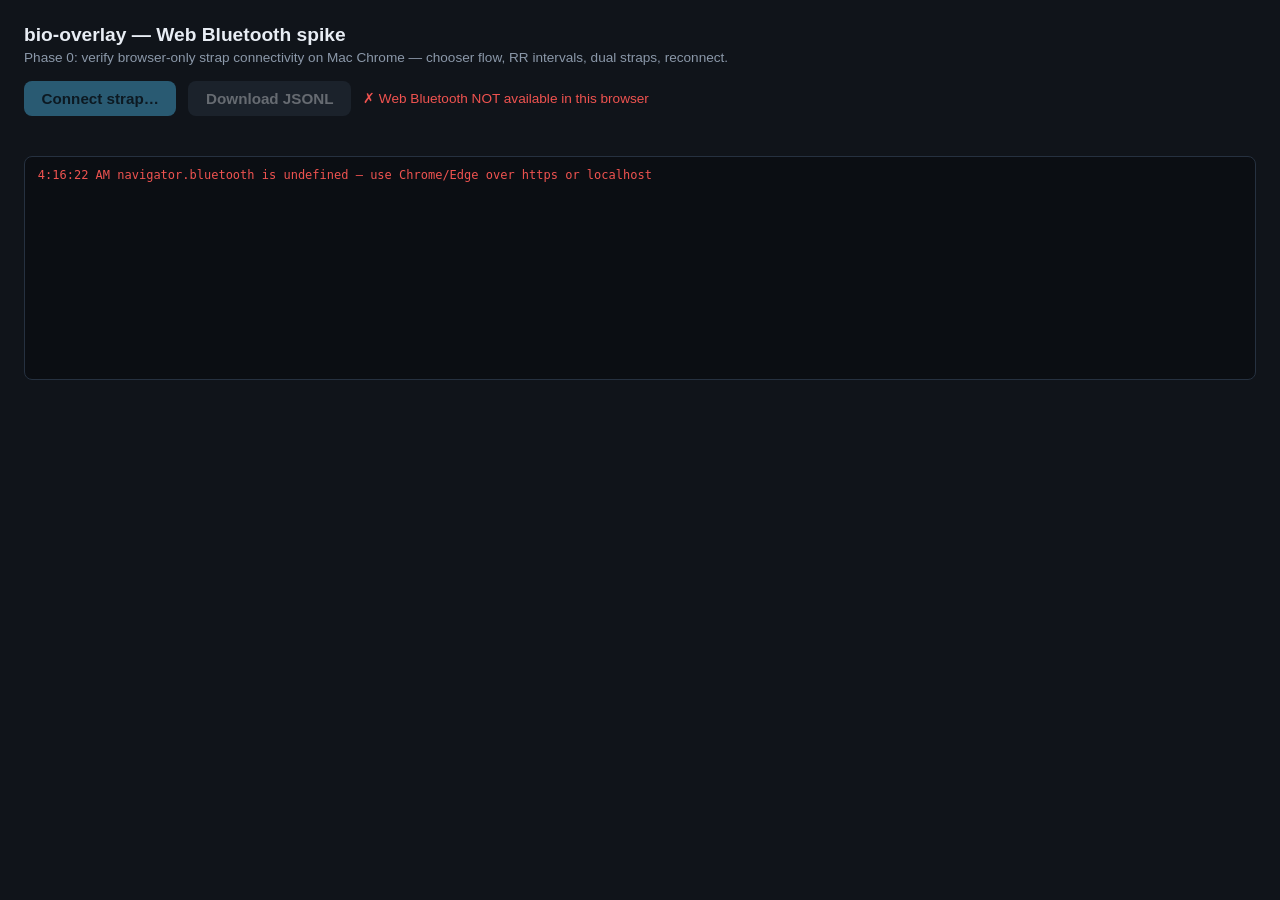
==== web/index.html @ a68913ec "Web BLE spike: browser-only strap connectivity (phase 0) First step of the experimental web version " ====
<!DOCTYPE html>
<html lang="en">
<head>
<meta charset="utf-8">
<meta name="viewport" content="width=device-width, initial-scale=1">
<title>bio-overlay Web BLE spike</title>
<style>
  :root {
    --bg: #10141a;
    --tile: #1a212b;
    --text: #e8edf4;
    --dim: #8b98a9;
    --accent: #4fc3f7;
    --ok: #66bb6a;
    --warn: #ffa726;
    --err: #ef5350;
  }
  * { box-sizing: border-box; }
  body {
    margin: 0;
    padding: 1.5rem;
    background: var(--bg);
    color: var(--text);
    font-family: -apple-system, "Helvetica Neue", sans-serif;
  }
  h1 { font-size: 1.2rem; margin: 0 0 0.25rem; }
  .sub { color: var(--dim); font-size: 0.85rem; margin-bottom: 1rem; }
  .controls { display: flex; gap: 0.75rem; align-items: center; flex-wrap: wrap; margin-bottom: 1.25rem; }
  button {
    background: var(--accent);
    border: none;
    color: #08222e;
    font-weight: 600;
    font-size: 0.95rem;
    padding: 0.55rem 1.1rem;
    border-radius: 8px;
    cursor: pointer;
  }
  button.secondary { background: #2c3846; color: var(--text); }
  button:disabled { opacity: 0.4; cursor: default; }
  #support { font-size: 0.85rem; }
  #support.ok { color: var(--ok); }
  #support.bad { color: var(--err); }
  #tiles { display: flex; gap: 1rem; flex-wrap: wrap; margin-bottom: 1.25rem; }
  .tile {
    background: var(--tile);
    border-radius: 12px;
    padding: 1rem 1.25rem;
    min-width: 270px;
    border: 1px solid #263140;
  }
  .tile h2 { font-size: 0.95rem; margin: 0; }
  .tile .device-id { color: var(--dim); font-size: 0.8rem; margin-bottom: 0.5rem; }
  .bpm { font-size: 3.2rem; font-weight: 700; line-height: 1.1; font-variant-numeric: tabular-nums; }
  .bpm small { font-size: 1rem; color: var(--dim); font-weight: 400; }
  .status { font-size: 0.8rem; margin: 0.35rem 0; }
  .status .dot { display: inline-block; width: 0.6em; height: 0.6em; border-radius: 50%; margin-right: 0.35em; }
  .dot.ok { background: var(--ok); }
  .dot.warn { background: var(--warn); }
  .dot.err { background: var(--err); }
  .meta { color: var(--dim); font-size: 0.78rem; line-height: 1.5; font-variant-numeric: tabular-nums; }
  .meta .rr { color: var(--text); }
  #log {
    background: #0b0e13;
    border: 1px solid #263140;
    border-radius: 8px;
    padding: 0.6rem 0.8rem;
    font: 0.75rem/1.5 ui-monospace, Menlo, monospace;
    height: 14rem;
    overflow-y: auto;
    white-space: pre-wrap;
  }
  #log .err { color: var(--err); }
</style>
</head>
<body>
<h1>bio-overlay — Web Bluetooth spike</h1>
<div class="sub">
  Phase 0: verify browser-only strap connectivity on Mac Chrome —
  chooser flow, RR intervals, dual straps, reconnect.
</div>

<div class="controls">
  <button id="connect">Connect strap…</button>
  <button id="export" class="secondary" disabled>Download JSONL</button>
  <span id="support"></span>
</div>

<div id="tiles"></div>
<div id="log"></div>

<script type="module">
import { parseHrMeasurement } from "./hr-parser.js";

const HR_SERVICE = "heart_rate"; // 0x180D
const HR_MEASUREMENT = "heart_rate_measurement"; // 0x2A37
const BATTERY_SERVICE = "battery_service"; // 0x180F
const BATTERY_LEVEL = "battery_level"; // 0x2A19
const RECONNECT_DELAYS_MS = [1000, 2000, 4000, 8000, 8000, 8000];

const logEl = document.getElementById("log");
const tilesEl = document.getElementById("tiles");
const supportEl = document.getElementById("support");
const connectBtn = document.getElementById("connect");
const exportBtn = document.getElementById("export");

// Captured readings across all straps, exportable as JSONL to prove the
// data path end-to-end (format mirrors the desktop app's history lines).
const captured = [];
let sessionStart = null;

function log(msg, isError = false) {
  const line = document.createElement("div");
  if (isError) line.className = "err";
  line.textContent = `${new Date().toLocaleTimeString()} ${msg}`;
  logEl.appendChild(line);
  logEl.scrollTop = logEl.scrollHeight;
}

// "Polar H10 16CD9E3C" -> "16CD9E3C" (mirrors ble_collector.device_id_from_name).
function deviceIdFromName(name) {
  const parts = (name || "").split(/\s+/).filter(Boolean);
  if (parts.length >= 2 && !["H10", "?"].includes(parts[parts.length - 1])) {
    return parts[parts.length - 1];
  }
  return null;
}

class StrapTile {
  constructor(device) {
    this.device = device;
    this.index = tilesEl.children.length;
    this.notifications = 0;
    this.windowTimes = []; // notification timestamps for rate display
    this.intentionalDisconnect = false;

    this.el = document.createElement("div");
    this.el.className = "tile";
    this.el.innerHTML = `
      <h2></h2>
      <div class="device-id"></div>
      <div class="bpm">–<small> bpm</small></div>
      <div class="status"><span class="dot warn"></span><span class="status-text">connecting…</span></div>
      <div class="meta">
        <div>RR: <span class="rr">–</span></div>
        <div>contact: <span class="contact">–</span> · battery: <span class="battery">–</span></div>
        <div><span class="count">0</span> notifications · <span class="rate">–</span>/s</div>
      </div>
      <div style="margin-top:0.6rem"><button class="secondary disconnect">Disconnect</button></div>
    `;
    this.el.querySelector("h2").textContent = device.name || "(unnamed)";
    this.el.querySelector(".device-id").textContent =
      `deviceId: ${deviceIdFromName(device.name) ?? "?"} · gatt id: ${device.id.slice(0, 12)}…`;
    this.el.querySelector(".disconnect").addEventListener("click", () => {
      this.intentionalDisconnect = true;
      this.device.gatt.disconnect();
    });
    tilesEl.appendChild(this.el);

    device.addEventListener("gattserverdisconnected", () => this.onDisconnected());
  }

  setStatus(kind, text) {
    this.el.querySelector(".dot").className = `dot ${kind}`;
    this.el.querySelector(".status-text").textContent = text;
  }

  async connect() {
    const server = await this.device.gatt.connect();
    const hr = await server.getPrimaryService(HR_SERVICE);
    const chr = await hr.getCharacteristic(HR_MEASUREMENT);
    chr.addEventListener("characteristicvaluechanged", (e) => this.onNotification(e));
    await chr.startNotifications();
    this.setStatus("ok", "connected, notifications on");
    log(`${this.device.name}: connected, HR notifications started`);
    this.readBattery(server); // fire-and-forget; battery is a nicety
  }

  async readBattery(server) {
    try {
      const svc = await server.getPrimaryService(BATTERY_SERVICE);
      const level = await (await svc.getCharacteristic(BATTERY_LEVEL)).readValue();
      this.el.querySelector(".battery").textContent = `${level.getUint8(0)}%`;
    } catch {
      this.el.querySelector(".battery").textContent = "n/a";
    }
  }

  onNotification(event) {
    let m;
    try {
      m = parseHrMeasurement(event.target.value);
    } catch (err) {
      log(`${this.device.name}: parse error: ${err.message}`, true);
      return;
    }
    this.notifications += 1;
    const now = performance.now();
    this.windowTimes.push(now);
    while (this.windowTimes.length && now - this.windowTimes[0] > 10_000) {
      this.windowTimes.shift();
    }

    this.el.querySelector(".bpm").innerHTML = `${m.bpm}<small> bpm</small>`;
    this.el.querySelector(".rr").textContent = m.rrIntervalsMs.length
      ? m.rrIntervalsMs.map((v) => v.toFixed(1)).join(", ") + " ms"
      : "(none)";
    this.el.querySelector(".contact").textContent =
      m.sensorContact === null ? "n/a" : m.sensorContact ? "yes" : "NO";
    this.el.querySelector(".count").textContent = String(this.notifications);
    const span = (now - this.windowTimes[0]) / 1000;
    this.el.querySelector(".rate").textContent =
      this.windowTimes.length > 1 ? ((this.windowTimes.length - 1) / span).toFixed(1) : "–";

    if (sessionStart === null) sessionStart = Date.now();
    captured.push({
      s: Math.round((Date.now() - sessionStart) / 1000),
      p: this.index,
      bpm: m.bpm,
      rr: m.rrIntervalsMs.map((v) => Math.round(v * 10) / 10),
    });
    exportBtn.disabled = false;
  }

  async onDisconnected() {
    if (this.intentionalDisconnect) {
      this.setStatus("err", "disconnected");
      log(`${this.device.name}: disconnected (by user)`);
      return;
    }
    log(`${this.device.name}: connection lost, reconnecting…`, true);
    for (const [attempt, delay] of RECONNECT_DELAYS_MS.entries()) {
      this.setStatus("warn", `reconnecting (attempt ${attempt + 1})…`);
      try {
        await this.connect();
        log(`${this.device.name}: reconnected`);
        return;
      } catch (err) {
        log(`${this.device.name}: reconnect attempt ${attempt + 1} failed: ${err.message}`, true);
        await new Promise((r) => setTimeout(r, delay));
      }
    }
    this.setStatus("err", "gave up reconnecting");
    log(`${this.device.name}: gave up after ${RECONNECT_DELAYS_MS.length} attempts`, true);
  }
}

async function connectStrap() {
  connectBtn.disabled = true;
  try {
    const device = await navigator.bluetooth.requestDevice({
      filters: [{ services: [HR_SERVICE] }],
      optionalServices: [BATTERY_SERVICE],
    });
    log(`chooser: selected "${device.name}"`);
    const tile = new StrapTile(device);
    try {
      await tile.connect();
    } catch (err) {
      tile.setStatus("err", `connect failed: ${err.message}`);
      log(`${device.name}: connect failed: ${err.message}`, true);
    }
  } catch (err) {
    // NotFoundError = user dismissed the chooser; not a failure worth alarming.
    if (err.name === "NotFoundError") log("chooser dismissed");
    else log(`requestDevice failed: ${err.name}: ${err.message}`, true);
  } finally {
    connectBtn.disabled = false;
  }
}

function exportJsonl() {
  const lines = captured.map((r) => JSON.stringify(r)).join("\n") + "\n";
  const blob = new Blob([lines], { type: "application/jsonl" });
  const a = document.createElement("a");
  a.href = URL.createObjectURL(blob);
  a.download = `web-spike-${new Date().toISOString().slice(0, 10)}.jsonl`;
  a.click();
  URL.revokeObjectURL(a.href);
}

if (navigator.bluetooth) {
  supportEl.className = "ok";
  supportEl.textContent = "✓ Web Bluetooth available";
  connectBtn.addEventListener("click", connectStrap);
  exportBtn.addEventListener("click", exportJsonl);
  log("ready — click “Connect strap…” (repeat for a second strap)");
} else {
  supportEl.className = "bad";
  supportEl.textContent = "✗ Web Bluetooth NOT available in this browser";
  connectBtn.disabled = true;
  log("navigator.bluetooth is undefined — use Chrome/Edge over https or localhost", true);
}
</script>
</body>
</html>
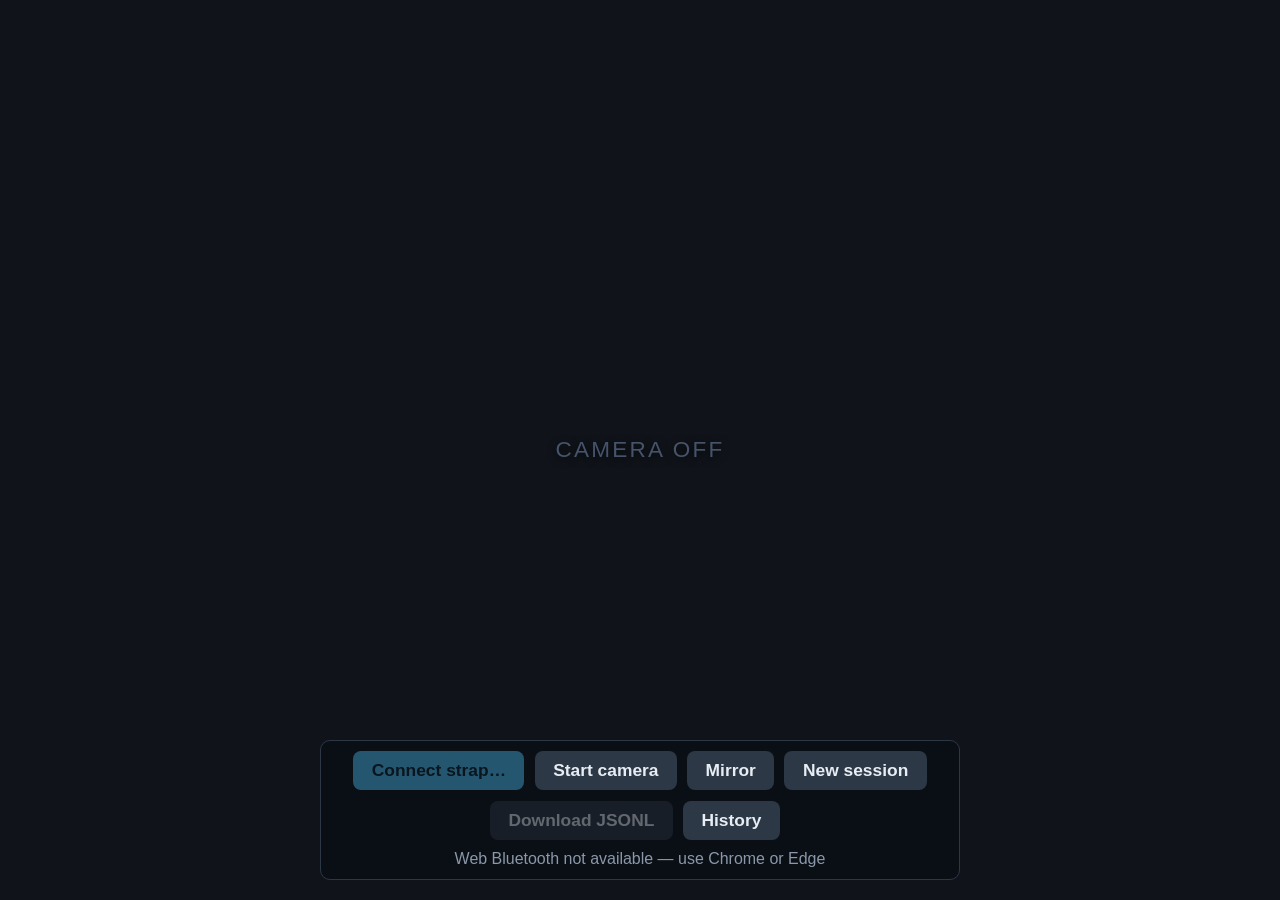
==== commit 6bdfb360: "Web history page from IndexedDB; live page becomes web/index.html Extracts the desktop history page'" ====
--- a/web/index.html
+++ b/web/index.html
@@ -1,296 +1,54 @@
 <!DOCTYPE html>
 <html lang="en">
 <head>
-<meta charset="utf-8">
-<meta name="viewport" content="width=device-width, initial-scale=1">
-<title>bio-overlay Web BLE spike</title>
-<style>
-  :root {
-    --bg: #10141a;
-    --tile: #1a212b;
-    --text: #e8edf4;
-    --dim: #8b98a9;
-    --accent: #4fc3f7;
-    --ok: #66bb6a;
-    --warn: #ffa726;
-    --err: #ef5350;
-  }
-  * { box-sizing: border-box; }
-  body {
-    margin: 0;
-    padding: 1.5rem;
-    background: var(--bg);
-    color: var(--text);
-    font-family: -apple-system, "Helvetica Neue", sans-serif;
-  }
-  h1 { font-size: 1.2rem; margin: 0 0 0.25rem; }
-  .sub { color: var(--dim); font-size: 0.85rem; margin-bottom: 1rem; }
-  .controls { display: flex; gap: 0.75rem; align-items: center; flex-wrap: wrap; margin-bottom: 1.25rem; }
-  button {
-    background: var(--accent);
-    border: none;
-    color: #08222e;
-    font-weight: 600;
-    font-size: 0.95rem;
-    padding: 0.55rem 1.1rem;
-    border-radius: 8px;
-    cursor: pointer;
-  }
-  button.secondary { background: #2c3846; color: var(--text); }
-  button:disabled { opacity: 0.4; cursor: default; }
-  #support { font-size: 0.85rem; }
-  #support.ok { color: var(--ok); }
-  #support.bad { color: var(--err); }
-  #tiles { display: flex; gap: 1rem; flex-wrap: wrap; margin-bottom: 1.25rem; }
-  .tile {
-    background: var(--tile);
-    border-radius: 12px;
-    padding: 1rem 1.25rem;
-    min-width: 270px;
-    border: 1px solid #263140;
-  }
-  .tile h2 { font-size: 0.95rem; margin: 0; }
-  .tile .device-id { color: var(--dim); font-size: 0.8rem; margin-bottom: 0.5rem; }
-  .bpm { font-size: 3.2rem; font-weight: 700; line-height: 1.1; font-variant-numeric: tabular-nums; }
-  .bpm small { font-size: 1rem; color: var(--dim); font-weight: 400; }
-  .status { font-size: 0.8rem; margin: 0.35rem 0; }
-  .status .dot { display: inline-block; width: 0.6em; height: 0.6em; border-radius: 50%; margin-right: 0.35em; }
-  .dot.ok { background: var(--ok); }
-  .dot.warn { background: var(--warn); }
-  .dot.err { background: var(--err); }
-  .meta { color: var(--dim); font-size: 0.78rem; line-height: 1.5; font-variant-numeric: tabular-nums; }
-  .meta .rr { color: var(--text); }
-  #log {
-    background: #0b0e13;
-    border: 1px solid #263140;
-    border-radius: 8px;
-    padding: 0.6rem 0.8rem;
-    font: 0.75rem/1.5 ui-monospace, Menlo, monospace;
-    height: 14rem;
-    overflow-y: auto;
-    white-space: pre-wrap;
-  }
-  #log .err { color: var(--err); }
-</style>
+  <meta charset="utf-8" />
+  <meta name="viewport" content="width=device-width, initial-scale=1" />
+  <title>bio-overlay live</title>
+  <link rel="stylesheet" href="../overlay/overlay.css" />
+  <link rel="stylesheet" href="live.css" />
 </head>
 <body>
-<h1>bio-overlay — Web Bluetooth spike</h1>
-<div class="sub">
-  Phase 0: verify browser-only strap connectivity on Mac Chrome —
-  chooser flow, RR intervals, dual straps, reconnect.
-</div>
+  <!--
+    Camera + overlay compositing page: your webcam with the live HR overlay
+    drawn on top. Share THIS TAB in Zoom (tick "Optimize for video clip")
+    instead of running OBS. See web/README.md.
+  -->
+  <video id="camera" autoplay playsinline muted></video>
+  <div id="camera-off">camera off</div>
 
-<div class="controls">
-  <button id="connect">Connect strap…</button>
-  <button id="export" class="secondary" disabled>Download JSONL</button>
-  <span id="support"></span>
-</div>
+  <!-- Overlay host elements, styled by ../overlay/overlay.css -->
+  <div id="panels" class="panels"></div>
+  <div id="session-clock" class="session-clock"></div>
 
-<div id="tiles"></div>
-<div id="log"></div>
+  <!-- Control bar: auto-hides when the mouse leaves / goes idle so it never
+       shows up in the shared tab during a session. -->
+  <div id="bar">
+    <button id="connect">Connect strap…</button>
+    <button id="camera-btn" class="secondary">Start camera</button>
+    <button id="mirror-btn" class="secondary">Mirror</button>
+    <button id="new-session" class="secondary">New session</button>
+    <button id="export" class="secondary" disabled>Download JSONL</button>
+    <a id="history-link" href="history.html" target="_blank" rel="noopener">History</a>
+    <span id="straps"></span>
+    <span id="notice"></span>
+  </div>
 
-<script type="module">
-import { parseHrMeasurement } from "./hr-parser.js";
+  <!-- Inline strap profile editor: opens when a new strap connects, or when
+       a strap chip is clicked. Persists to localStorage. -->
+  <div id="profile-editor" class="hidden">
+    <div class="pe-title">Strap <span id="pe-device"></span></div>
+    <label>Name
+      <input id="pe-name" type="text" autocomplete="off" />
+    </label>
+    <label>Birth year <span class="pe-hint">(for zones; blank assumes age 65)</span>
+      <input id="pe-by" type="number" min="1900" max="2026" placeholder="e.g. 1960" />
+    </label>
+    <div class="pe-actions">
+      <button id="pe-save">Save</button>
+      <button id="pe-cancel" class="secondary">Cancel</button>
+    </div>
+  </div>
 
-const HR_SERVICE = "heart_rate"; // 0x180D
-const HR_MEASUREMENT = "heart_rate_measurement"; // 0x2A37
-const BATTERY_SERVICE = "battery_service"; // 0x180F
-const BATTERY_LEVEL = "battery_level"; // 0x2A19
-const RECONNECT_DELAYS_MS = [1000, 2000, 4000, 8000, 8000, 8000];
-
-const logEl = document.getElementById("log");
-const tilesEl = document.getElementById("tiles");
-const supportEl = document.getElementById("support");
-const connectBtn = document.getElementById("connect");
-const exportBtn = document.getElementById("export");
-
-// Captured readings across all straps, exportable as JSONL to prove the
-// data path end-to-end (format mirrors the desktop app's history lines).
-const captured = [];
-let sessionStart = null;
-
-function log(msg, isError = false) {
-  const line = document.createElement("div");
-  if (isError) line.className = "err";
-  line.textContent = `${new Date().toLocaleTimeString()} ${msg}`;
-  logEl.appendChild(line);
-  logEl.scrollTop = logEl.scrollHeight;
-}
-
-// "Polar H10 16CD9E3C" -> "16CD9E3C" (mirrors ble_collector.device_id_from_name).
-function deviceIdFromName(name) {
-  const parts = (name || "").split(/\s+/).filter(Boolean);
-  if (parts.length >= 2 && !["H10", "?"].includes(parts[parts.length - 1])) {
-    return parts[parts.length - 1];
-  }
-  return null;
-}
-
-class StrapTile {
-  constructor(device) {
-    this.device = device;
-    this.index = tilesEl.children.length;
-    this.notifications = 0;
-    this.windowTimes = []; // notification timestamps for rate display
-    this.intentionalDisconnect = false;
-
-    this.el = document.createElement("div");
-    this.el.className = "tile";
-    this.el.innerHTML = `
-      <h2></h2>
-      <div class="device-id"></div>
-      <div class="bpm">–<small> bpm</small></div>
-      <div class="status"><span class="dot warn"></span><span class="status-text">connecting…</span></div>
-      <div class="meta">
-        <div>RR: <span class="rr">–</span></div>
-        <div>contact: <span class="contact">–</span> · battery: <span class="battery">–</span></div>
-        <div><span class="count">0</span> notifications · <span class="rate">–</span>/s</div>
-      </div>
-      <div style="margin-top:0.6rem"><button class="secondary disconnect">Disconnect</button></div>
-    `;
-    this.el.querySelector("h2").textContent = device.name || "(unnamed)";
-    this.el.querySelector(".device-id").textContent =
-      `deviceId: ${deviceIdFromName(device.name) ?? "?"} · gatt id: ${device.id.slice(0, 12)}…`;
-    this.el.querySelector(".disconnect").addEventListener("click", () => {
-      this.intentionalDisconnect = true;
-      this.device.gatt.disconnect();
-    });
-    tilesEl.appendChild(this.el);
-
-    device.addEventListener("gattserverdisconnected", () => this.onDisconnected());
-  }
-
-  setStatus(kind, text) {
-    this.el.querySelector(".dot").className = `dot ${kind}`;
-    this.el.querySelector(".status-text").textContent = text;
-  }
-
-  async connect() {
-    const server = await this.device.gatt.connect();
-    const hr = await server.getPrimaryService(HR_SERVICE);
-    const chr = await hr.getCharacteristic(HR_MEASUREMENT);
-    chr.addEventListener("characteristicvaluechanged", (e) => this.onNotification(e));
-    await chr.startNotifications();
-    this.setStatus("ok", "connected, notifications on");
-    log(`${this.device.name}: connected, HR notifications started`);
-    this.readBattery(server); // fire-and-forget; battery is a nicety
-  }
-
-  async readBattery(server) {
-    try {
-      const svc = await server.getPrimaryService(BATTERY_SERVICE);
-      const level = await (await svc.getCharacteristic(BATTERY_LEVEL)).readValue();
-      this.el.querySelector(".battery").textContent = `${level.getUint8(0)}%`;
-    } catch {
-      this.el.querySelector(".battery").textContent = "n/a";
-    }
-  }
-
-  onNotification(event) {
-    let m;
-    try {
-      m = parseHrMeasurement(event.target.value);
-    } catch (err) {
-      log(`${this.device.name}: parse error: ${err.message}`, true);
-      return;
-    }
-    this.notifications += 1;
-    const now = performance.now();
-    this.windowTimes.push(now);
-    while (this.windowTimes.length && now - this.windowTimes[0] > 10_000) {
-      this.windowTimes.shift();
-    }
-
-    this.el.querySelector(".bpm").innerHTML = `${m.bpm}<small> bpm</small>`;
-    this.el.querySelector(".rr").textContent = m.rrIntervalsMs.length
-      ? m.rrIntervalsMs.map((v) => v.toFixed(1)).join(", ") + " ms"
-      : "(none)";
-    this.el.querySelector(".contact").textContent =
-      m.sensorContact === null ? "n/a" : m.sensorContact ? "yes" : "NO";
-    this.el.querySelector(".count").textContent = String(this.notifications);
-    const span = (now - this.windowTimes[0]) / 1000;
-    this.el.querySelector(".rate").textContent =
-      this.windowTimes.length > 1 ? ((this.windowTimes.length - 1) / span).toFixed(1) : "–";
-
-    if (sessionStart === null) sessionStart = Date.now();
-    captured.push({
-      s: Math.round((Date.now() - sessionStart) / 1000),
-      p: this.index,
-      bpm: m.bpm,
-      rr: m.rrIntervalsMs.map((v) => Math.round(v * 10) / 10),
-    });
-    exportBtn.disabled = false;
-  }
-
-  async onDisconnected() {
-    if (this.intentionalDisconnect) {
-      this.setStatus("err", "disconnected");
-      log(`${this.device.name}: disconnected (by user)`);
-      return;
-    }
-    log(`${this.device.name}: connection lost, reconnecting…`, true);
-    for (const [attempt, delay] of RECONNECT_DELAYS_MS.entries()) {
-      this.setStatus("warn", `reconnecting (attempt ${attempt + 1})…`);
-      try {
-        await this.connect();
-        log(`${this.device.name}: reconnected`);
-        return;
-      } catch (err) {
-        log(`${this.device.name}: reconnect attempt ${attempt + 1} failed: ${err.message}`, true);
-        await new Promise((r) => setTimeout(r, delay));
-      }
-    }
-    this.setStatus("err", "gave up reconnecting");
-    log(`${this.device.name}: gave up after ${RECONNECT_DELAYS_MS.length} attempts`, true);
-  }
-}
-
-async function connectStrap() {
-  connectBtn.disabled = true;
-  try {
-    const device = await navigator.bluetooth.requestDevice({
-      filters: [{ services: [HR_SERVICE] }],
-      optionalServices: [BATTERY_SERVICE],
-    });
-    log(`chooser: selected "${device.name}"`);
-    const tile = new StrapTile(device);
-    try {
-      await tile.connect();
-    } catch (err) {
-      tile.setStatus("err", `connect failed: ${err.message}`);
-      log(`${device.name}: connect failed: ${err.message}`, true);
-    }
-  } catch (err) {
-    // NotFoundError = user dismissed the chooser; not a failure worth alarming.
-    if (err.name === "NotFoundError") log("chooser dismissed");
-    else log(`requestDevice failed: ${err.name}: ${err.message}`, true);
-  } finally {
-    connectBtn.disabled = false;
-  }
-}
-
-function exportJsonl() {
-  const lines = captured.map((r) => JSON.stringify(r)).join("\n") + "\n";
-  const blob = new Blob([lines], { type: "application/jsonl" });
-  const a = document.createElement("a");
-  a.href = URL.createObjectURL(blob);
-  a.download = `web-spike-${new Date().toISOString().slice(0, 10)}.jsonl`;
-  a.click();
-  URL.revokeObjectURL(a.href);
-}
-
-if (navigator.bluetooth) {
-  supportEl.className = "ok";
-  supportEl.textContent = "✓ Web Bluetooth available";
-  connectBtn.addEventListener("click", connectStrap);
-  exportBtn.addEventListener("click", exportJsonl);
-  log("ready — click “Connect strap…” (repeat for a second strap)");
-} else {
-  supportEl.className = "bad";
-  supportEl.textContent = "✗ Web Bluetooth NOT available in this browser";
-  connectBtn.disabled = true;
-  log("navigator.bluetooth is undefined — use Chrome/Edge over https or localhost", true);
-}
-</script>
+  <script type="module" src="live.js"></script>
 </body>
 </html>
--- a/overlay/overlay.css
+++ b/overlay/overlay.css
@@ -0,0 +1,532 @@
+/*
+ * Transparent overlay styling for OBS Browser Source.
+ * Background is fully transparent so OBS composites it over video.
+ * Targets 1920x1080 but scales to 1280x720 via relative units.
+ */
+
+:root {
+  --panel-bg: rgba(0, 0, 0, 0.55);
+  --panel-stale-bg: rgba(60, 0, 0, 0.55);
+  --accent: #ff4d4f;
+  --text: #ffffff;
+  --muted: rgba(255, 255, 255, 0.55);
+  --radius: 0.6rem;
+  /* Overlay renders on a fixed 1920x1080 OBS canvas, then the composited stream
+     is downscaled on the remote viewer's device (often a phone in landscape),
+     so size for legibility at that smaller end. */
+  font-size: clamp(16px, 1.6vw, 26px);
+}
+
+* {
+  box-sizing: border-box;
+}
+
+html,
+body {
+  margin: 0;
+  padding: 0;
+  width: 100%;
+  height: 100%;
+  background: transparent; /* critical for OBS transparency */
+  overflow: hidden;
+  font-family: "Inter", "Helvetica Neue", Arial, sans-serif;
+  color: var(--text);
+  /* Strong text shadow keeps numerals readable over busy video / Zoom compression. */
+  text-shadow: 0 0.1rem 0.4rem rgba(0, 0, 0, 0.9);
+}
+
+/*
+ * Cards pin to the top corners: with one participant the single card sits at the
+ * upper-left; with two, they split to the upper-left and upper-right corners
+ * (space-between places a lone item at the start, two items at the ends).
+ */
+.panels {
+  position: absolute;
+  top: 2.5vh;
+  left: 2.5vw;
+  right: 2.5vw;
+  display: flex;
+  flex-direction: row;
+  justify-content: space-between;
+  align-items: stretch; /* both cards share the height of the taller one */
+  gap: 1rem;
+}
+
+/* The sparkline spans the name + live rows on the right, so the intensity
+   bands get the full height of the card's upper half. */
+.panel {
+  display: grid;
+  grid-template-columns: 1fr auto;
+  grid-template-areas:
+    "name spark"
+    "live spark"
+    "session session"
+    "resp resp"
+    "zwarn zwarn"
+    "badge badge";
+  column-gap: 1rem;
+  row-gap: 0.45rem;
+  padding: 0.8rem 1.2rem;
+  min-width: 21rem;
+  background: var(--panel-bg);
+  border-radius: var(--radius);
+  border-left: 0.4rem solid var(--accent);
+  backdrop-filter: blur(2px);
+  transition: opacity 0.3s ease, background 0.3s ease;
+}
+
+.panel .name {
+  grid-area: name;
+  font-size: 1.55rem;
+  font-weight: 700;
+  letter-spacing: 0.02em;
+  color: var(--text);
+}
+
+.panel .session {
+  grid-area: session;
+}
+
+.panel .resp {
+  grid-area: resp;
+}
+
+.panel .badge {
+  grid-area: badge;
+}
+
+.panel .live {
+  grid-area: live;
+  display: flex;
+  align-items: baseline;
+  gap: 0.35rem;
+}
+
+.panel .bpm {
+  font-size: 3.6rem;
+  font-weight: 800;
+  line-height: 1;
+  font-variant-numeric: tabular-nums;
+}
+
+.panel .unit {
+  font-size: 1.15rem;
+  font-weight: 600;
+  color: var(--muted);
+}
+
+/* Intensity-zone colors (shared by the BPM chip and the sparkline bands).
+   Standard five-zone palette: Z1 blue through Z5 red, gray for rest. */
+:root {
+  --zone-rest: #7a8699;
+  --zone-z1: #4aa3ff;
+  --zone-z2: #2ecc71;
+  --zone-z3: #ffb020;
+  --zone-z4: #ff7a45;
+  --zone-z5: #ff2e33;
+  --zone-over: #ff2e33;
+}
+
+/* The big BPM number takes the current zone's color. */
+.panel .bpm.rest {
+  color: var(--zone-rest);
+}
+
+.panel .bpm.z1 {
+  color: var(--zone-z1);
+}
+
+.panel .bpm.z2 {
+  color: var(--zone-z2);
+}
+
+.panel .bpm.z3 {
+  color: var(--zone-z3);
+}
+
+.panel .bpm.z4 {
+  color: var(--zone-z4);
+}
+
+.panel .bpm.z5 {
+  color: var(--zone-z5);
+}
+
+.panel .bpm.over {
+  color: var(--zone-over);
+  animation: over-pulse 0.8s ease-in-out infinite;
+}
+
+/* Zone chip (Rest / Z1: Recovery..Z5: Peak / SUPERMAX) in the card's bottom
+   row. It shares the badge grid area with "no signal": the chip is empty
+   (hidden) exactly when the badge shows, so they never collide. */
+.panel .zone {
+  grid-area: badge;
+  justify-self: start;
+  align-self: center;
+  padding: 0.12rem 0.45rem;
+  border-radius: 0.3rem;
+  font-size: 0.85rem;
+  font-weight: 800;
+  letter-spacing: 0.06em;
+  color: #fff;
+  text-shadow: none;
+}
+
+.panel .zone:empty {
+  display: none;
+}
+
+.panel .zone.rest {
+  background: var(--zone-rest);
+}
+
+.panel .zone.z1 {
+  background: var(--zone-z1);
+}
+
+.panel .zone.z2 {
+  background: var(--zone-z2);
+}
+
+.panel .zone.z3 {
+  background: var(--zone-z3);
+  color: #201500;
+}
+
+.panel .zone.z4 {
+  background: var(--zone-z4);
+}
+
+.panel .zone.z5 {
+  background: var(--zone-z5);
+}
+
+.panel .zone.over {
+  background: var(--zone-over);
+  animation: over-pulse 0.8s ease-in-out infinite;
+}
+
+/* Zone-time bar: stacked share of session time per zone, left-aligned in the
+   right half of the bottom row (opposite the zone chip), with the elapsed
+   minutes riding at its end. Only zone colors are drawn — no background
+   track. Scaled against max(1 hour, session duration): the bar (and label)
+   grow rightward until the 1-hour mark, then only proportions change. */
+.panel .zonebar {
+  grid-area: badge;
+  justify-self: end;
+  align-self: center;
+  width: 50%;
+  display: flex;
+  align-items: center;
+  gap: 0.35rem;
+}
+
+.panel .zonebar:empty {
+  display: none;
+}
+
+/* Warning that zones assume a default age (no birth year / max HR set).
+   Its grid row collapses when empty, like the respiration row. */
+.panel .zone-warn {
+  grid-area: zwarn;
+  font-size: 0.7rem;
+  font-weight: 700;
+  letter-spacing: 0.04em;
+  color: #ffb020;
+}
+
+.panel .zone-warn:empty {
+  display: none;
+}
+
+.panel .zonebar .segs {
+  display: flex;
+  height: 0.5rem;
+  min-width: 0.25rem; /* a just-started session still shows a nub of color */
+  border-radius: 0.25rem;
+  overflow: hidden;
+}
+
+.panel .zonebar .mins {
+  flex: none;
+  font-size: 0.7rem;
+  font-weight: 600;
+  color: var(--muted);
+  white-space: nowrap;
+  line-height: 1;
+}
+
+.panel .zonebar .seg.rest {
+  background: var(--zone-rest);
+}
+
+.panel .zonebar .seg.z1 {
+  background: var(--zone-z1);
+}
+
+.panel .zonebar .seg.z2 {
+  background: var(--zone-z2);
+}
+
+.panel .zonebar .seg.z3 {
+  background: var(--zone-z3);
+}
+
+.panel .zonebar .seg.z4 {
+  background: var(--zone-z4);
+}
+
+.panel .zonebar .seg.z5 {
+  background: var(--zone-z5);
+}
+
+.panel .zonebar .seg.over {
+  background: var(--zone-over);
+}
+
+@keyframes over-pulse {
+  0%,
+  100% {
+    opacity: 1;
+  }
+  50% {
+    opacity: 0.45;
+  }
+}
+
+/* Sparkline zone bands: translucent stripes + hairlines at the divisors. */
+.band {
+  fill-opacity: 0.25;
+}
+
+.band.z1 {
+  fill: var(--zone-z1);
+}
+
+.band.z2 {
+  fill: var(--zone-z2);
+}
+
+.band.z3 {
+  fill: var(--zone-z3);
+}
+
+.band.z4 {
+  fill: var(--zone-z4);
+}
+
+.band.z5 {
+  fill: var(--zone-z5);
+}
+
+.band-line {
+  stroke: rgba(255, 255, 255, 0.28);
+  stroke-width: 1;
+  vector-effect: non-scaling-stroke;
+}
+
+/* Sparkline: SVG of the last 5 minutes. Its grid area spans the name and
+   live-BPM rows, so the chart fills the card's full upper-half height. */
+.panel .spark {
+  grid-area: spark;
+  align-self: stretch;
+  display: flex;
+  align-items: stretch;
+  gap: 0.4rem;
+}
+
+.panel .spark-svg {
+  /* Responsive width: fits beside the BPM+chip at 720p, grows at 1080p. */
+  width: clamp(9rem, 10vw, 13rem);
+  min-height: 5.5rem; /* floor; normally stretched by the grid rows */
+}
+
+.panel .spark-svg svg {
+  display: block;
+  width: 100%;
+  height: 100%;
+  overflow: visible;
+}
+
+.spark-line {
+  fill: none;
+  stroke: var(--accent);
+  stroke-width: 3.5;
+  stroke-linejoin: round;
+  stroke-linecap: round;
+  vector-effect: non-scaling-stroke;
+}
+
+.spark-area {
+  fill: var(--accent);
+  opacity: 0.16;
+}
+
+/* Live-head marker: round cap on a zero-length path + non-scaling stroke =
+   a fixed-size screen-space circle despite the stretched viewBox. */
+.spark-dot {
+  fill: none;
+  stroke: var(--accent);
+  stroke-width: 7;
+  stroke-linecap: round;
+  vector-effect: non-scaling-stroke;
+}
+
+/* Axis labels, one per gridline: the zone BPM cut-offs with zones,
+   window min/max BPM without. */
+.panel .spark-bounds {
+  position: relative;
+  font-size: 0.6rem;
+  font-weight: 600;
+  color: var(--muted);
+  font-variant-numeric: tabular-nums;
+  min-width: 4ch;
+}
+
+.panel .spark-bounds .tick {
+  position: absolute;
+  left: 0;
+  transform: translateY(-50%);
+  line-height: 1;
+}
+
+/* Whole-session summary. */
+.panel .session {
+  display: flex;
+  align-items: center;
+  gap: 0.9rem;
+  min-height: 1.4rem; /* reserve the row so the card height stays constant */
+  font-size: 1rem;
+  color: var(--muted);
+  font-variant-numeric: tabular-nums;
+}
+
+.panel .session b {
+  color: var(--text);
+  font-weight: 700;
+}
+
+/* Experimental respiration estimate (shown only with --respire-experiment). */
+.panel .resp {
+  display: flex;
+  align-items: center;
+  gap: 0.5rem;
+  min-height: 1.3rem; /* reserve the row so EST appearing/vanishing doesn't resize */
+  font-size: 1rem;
+  color: var(--muted);
+  font-variant-numeric: tabular-nums;
+}
+
+/* When respiration is disabled (the default) or below the confidence floor, the
+   row is empty — collapse it entirely so it leaves no gap in the card. */
+.panel .resp:empty {
+  display: none;
+}
+
+.panel .resp b {
+  color: var(--text);
+  font-weight: 700;
+}
+
+.panel .resp .est {
+  font-size: 0.8rem;
+  font-weight: 700;
+  letter-spacing: 0.06em;
+  text-transform: uppercase;
+  color: #ffb020;
+  border: 1px solid currentColor;
+  border-radius: 0.25rem;
+  padding: 0 0.25rem;
+}
+
+/* Heart pulses at the current BPM (period set inline via --beat). */
+.panel .name::before {
+  content: "\2665"; /* ♥ */
+  color: var(--accent);
+  margin-right: 0.4rem;
+  display: inline-block;
+  animation: beat var(--beat, 1s) ease-in-out infinite;
+}
+
+@keyframes beat {
+  0%,
+  100% {
+    transform: scale(1);
+  }
+  15% {
+    transform: scale(1.35);
+  }
+  30% {
+    transform: scale(1);
+  }
+}
+
+/* Disconnected / stale states keep the layout stable but signal clearly. */
+.panel.stale {
+  background: var(--panel-stale-bg);
+  border-left-color: var(--muted);
+}
+
+.panel.stale .bpm {
+  color: var(--muted);
+}
+
+.panel.stale .name::before {
+  animation: none;
+  opacity: 0.4;
+}
+
+.panel .badge {
+  font-size: 0.85rem;
+  font-weight: 600;
+  color: var(--muted);
+  /* Reserve the height of the zone chip so swapping between the chip and
+     "no signal" doesn't resize the card. */
+  min-height: 1.3rem;
+}
+
+.panel.stale .badge::after {
+  content: "no signal";
+  color: #ffb020;
+}
+
+/* Session clock: start time + running duration, bottom center of the frame. */
+.session-clock {
+  position: absolute;
+  bottom: 2.5vh;
+  left: 50%;
+  transform: translateX(-50%);
+  white-space: nowrap;
+  padding: 0.3rem 0.9rem;
+  border-radius: 1.2rem;
+  background: var(--panel-bg);
+  backdrop-filter: blur(2px);
+  font-size: 1rem;
+  font-weight: 600;
+  font-variant-numeric: tabular-nums;
+}
+
+.session-clock:empty {
+  display: none;
+}
+
+/* Tiny WS connection dot, hidden by default in normal operation. */
+.conn-status {
+  position: absolute;
+  bottom: 1vh;
+  right: 1vw;
+  width: 0.7rem;
+  height: 0.7rem;
+  border-radius: 50%;
+  background: #888;
+  opacity: 0.35;
+}
+
+.conn-status.online {
+  background: #2ecc71;
+}
+
+.conn-status.offline {
+  background: var(--accent);
+}
--- a/web/live.css
+++ b/web/live.css
@@ -0,0 +1,215 @@
+/* Camera + control-bar styling for the live compositing page. The overlay
+   panels themselves are styled by ../overlay/overlay.css. */
+
+body {
+  background: #10141a; /* overlay.css makes body transparent; give it ground */
+}
+
+#camera {
+  position: absolute;
+  inset: 0;
+  width: 100%;
+  height: 100%;
+  object-fit: cover;
+  background: #10141a;
+}
+
+#camera.mirrored {
+  transform: scaleX(-1);
+}
+
+#camera-off {
+  position: absolute;
+  inset: 0;
+  display: flex;
+  align-items: center;
+  justify-content: center;
+  color: #46536a;
+  font-size: 1.1rem;
+  letter-spacing: 0.1em;
+  text-transform: uppercase;
+}
+
+#camera.on + #camera-off {
+  display: none;
+}
+
+/* Control bar: bottom center, fades out when idle. */
+#bar {
+  position: absolute;
+  bottom: 1rem;
+  left: 50%;
+  transform: translateX(-50%);
+  display: flex;
+  gap: 0.5rem;
+  align-items: center;
+  flex-wrap: wrap;
+  justify-content: center;
+  max-width: 95vw;
+  padding: 0.5rem 0.75rem;
+  background: rgba(10, 14, 20, 0.85);
+  border: 1px solid #2c3846;
+  border-radius: 10px;
+  transition: opacity 0.4s;
+  z-index: 10;
+}
+
+#bar.hidden {
+  opacity: 0;
+  pointer-events: none;
+}
+
+#bar button {
+  background: #4fc3f7;
+  border: none;
+  color: #08222e;
+  font-weight: 600;
+  font-size: 0.85rem;
+  padding: 0.45rem 0.9rem;
+  border-radius: 8px;
+  cursor: pointer;
+  text-shadow: none;
+}
+
+#bar button.secondary {
+  background: #2c3846;
+  color: #e8edf4;
+}
+
+#bar button:disabled {
+  opacity: 0.4;
+  cursor: default;
+}
+
+/* The History link styled as a secondary button. */
+#history-link {
+  background: #2c3846;
+  color: #e8edf4;
+  font-weight: 600;
+  font-size: 0.85rem;
+  padding: 0.45rem 0.9rem;
+  border-radius: 8px;
+  text-decoration: none;
+  text-shadow: none;
+}
+
+#straps {
+  display: flex;
+  gap: 0.4rem;
+}
+
+.strap-chip {
+  display: inline-flex;
+  align-items: center;
+  gap: 0.35em;
+  background: #1a212b;
+  border: 1px solid #2c3846;
+  border-radius: 999px;
+  padding: 0.3rem 0.7rem;
+  font-size: 0.78rem;
+  color: #e8edf4;
+  cursor: pointer;
+  text-shadow: none;
+}
+
+.strap-chip .dot {
+  width: 0.55em;
+  height: 0.55em;
+  border-radius: 50%;
+  background: #ffa726;
+}
+
+.strap-chip .dot.ok { background: #66bb6a; }
+.strap-chip .dot.err { background: #ef5350; }
+
+.strap-chip .batt {
+  color: #8b98a9;
+}
+
+.strap-chip .batt.low {
+  color: #ef5350;
+  font-weight: 700;
+}
+
+#notice {
+  color: #8b98a9;
+  font-size: 0.78rem;
+  text-shadow: none;
+}
+
+/* Strap profile editor: small centered card above the control bar. */
+#profile-editor {
+  position: absolute;
+  bottom: 6rem;
+  left: 50%;
+  transform: translateX(-50%);
+  display: flex;
+  flex-direction: column;
+  gap: 0.6rem;
+  width: 19rem;
+  padding: 0.9rem 1.1rem;
+  background: rgba(10, 14, 20, 0.95);
+  border: 1px solid #2c3846;
+  border-radius: 10px;
+  z-index: 20;
+  text-shadow: none;
+  font-size: 0.85rem;
+  color: #e8edf4;
+}
+
+#profile-editor.hidden {
+  display: none;
+}
+
+#profile-editor .pe-title {
+  font-weight: 700;
+}
+
+#profile-editor .pe-hint {
+  color: #8b98a9;
+  font-weight: 400;
+  font-size: 0.75rem;
+}
+
+#profile-editor label {
+  display: flex;
+  flex-direction: column;
+  gap: 0.25rem;
+  font-weight: 600;
+}
+
+#profile-editor input {
+  background: #1a212b;
+  border: 1px solid #2c3846;
+  border-radius: 6px;
+  color: #e8edf4;
+  padding: 0.4rem 0.6rem;
+  font-size: 0.9rem;
+}
+
+#profile-editor input:focus {
+  outline: none;
+  border-color: #4fc3f7;
+}
+
+#profile-editor .pe-actions {
+  display: flex;
+  gap: 0.5rem;
+  justify-content: flex-end;
+}
+
+#profile-editor button {
+  background: #4fc3f7;
+  border: none;
+  color: #08222e;
+  font-weight: 600;
+  font-size: 0.85rem;
+  padding: 0.45rem 0.9rem;
+  border-radius: 8px;
+  cursor: pointer;
+}
+
+#profile-editor button.secondary {
+  background: #2c3846;
+  color: #e8edf4;
+}
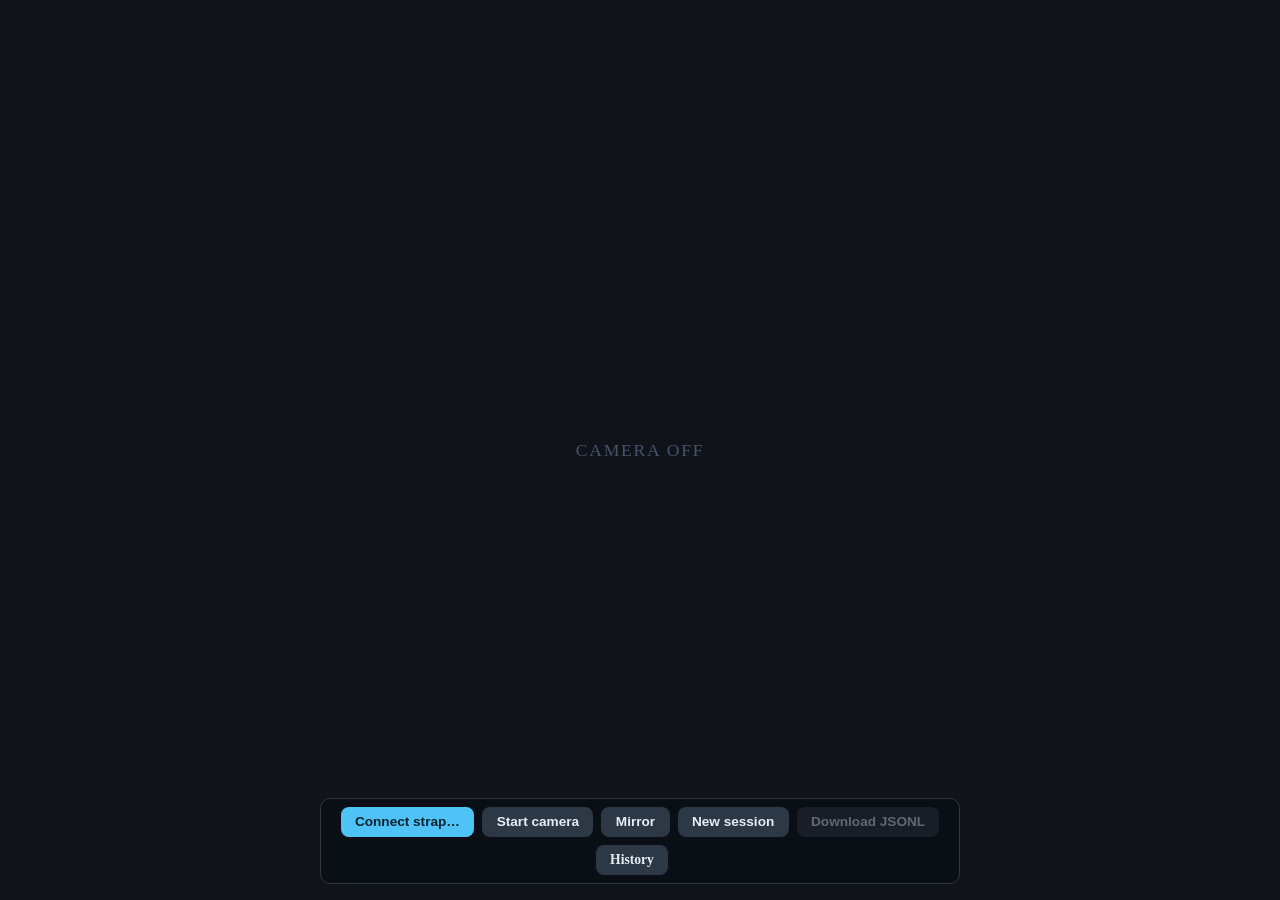
==== commit 12e83144: "Pages: identical dev/prod layout via symlink; post-deploy smoke test Replaces the deploy-time sed pa" ====
--- a/web/index.html
+++ b/web/index.html
@@ -4,7 +4,7 @@
   <meta charset="utf-8" />
   <meta name="viewport" content="width=device-width, initial-scale=1" />
   <title>bio-overlay live</title>
-  <link rel="stylesheet" href="../overlay/overlay.css" />
+  <link rel="stylesheet" href="./overlay/overlay.css" />
   <link rel="stylesheet" href="live.css" />
 </head>
 <body>
@@ -16,7 +16,7 @@
   <video id="camera" autoplay playsinline muted></video>
   <div id="camera-off">camera off</div>
 
-  <!-- Overlay host elements, styled by ../overlay/overlay.css -->
+  <!-- Overlay host elements, styled by ./overlay/overlay.css -->
   <div id="panels" class="panels"></div>
   <div id="session-clock" class="session-clock"></div>
 
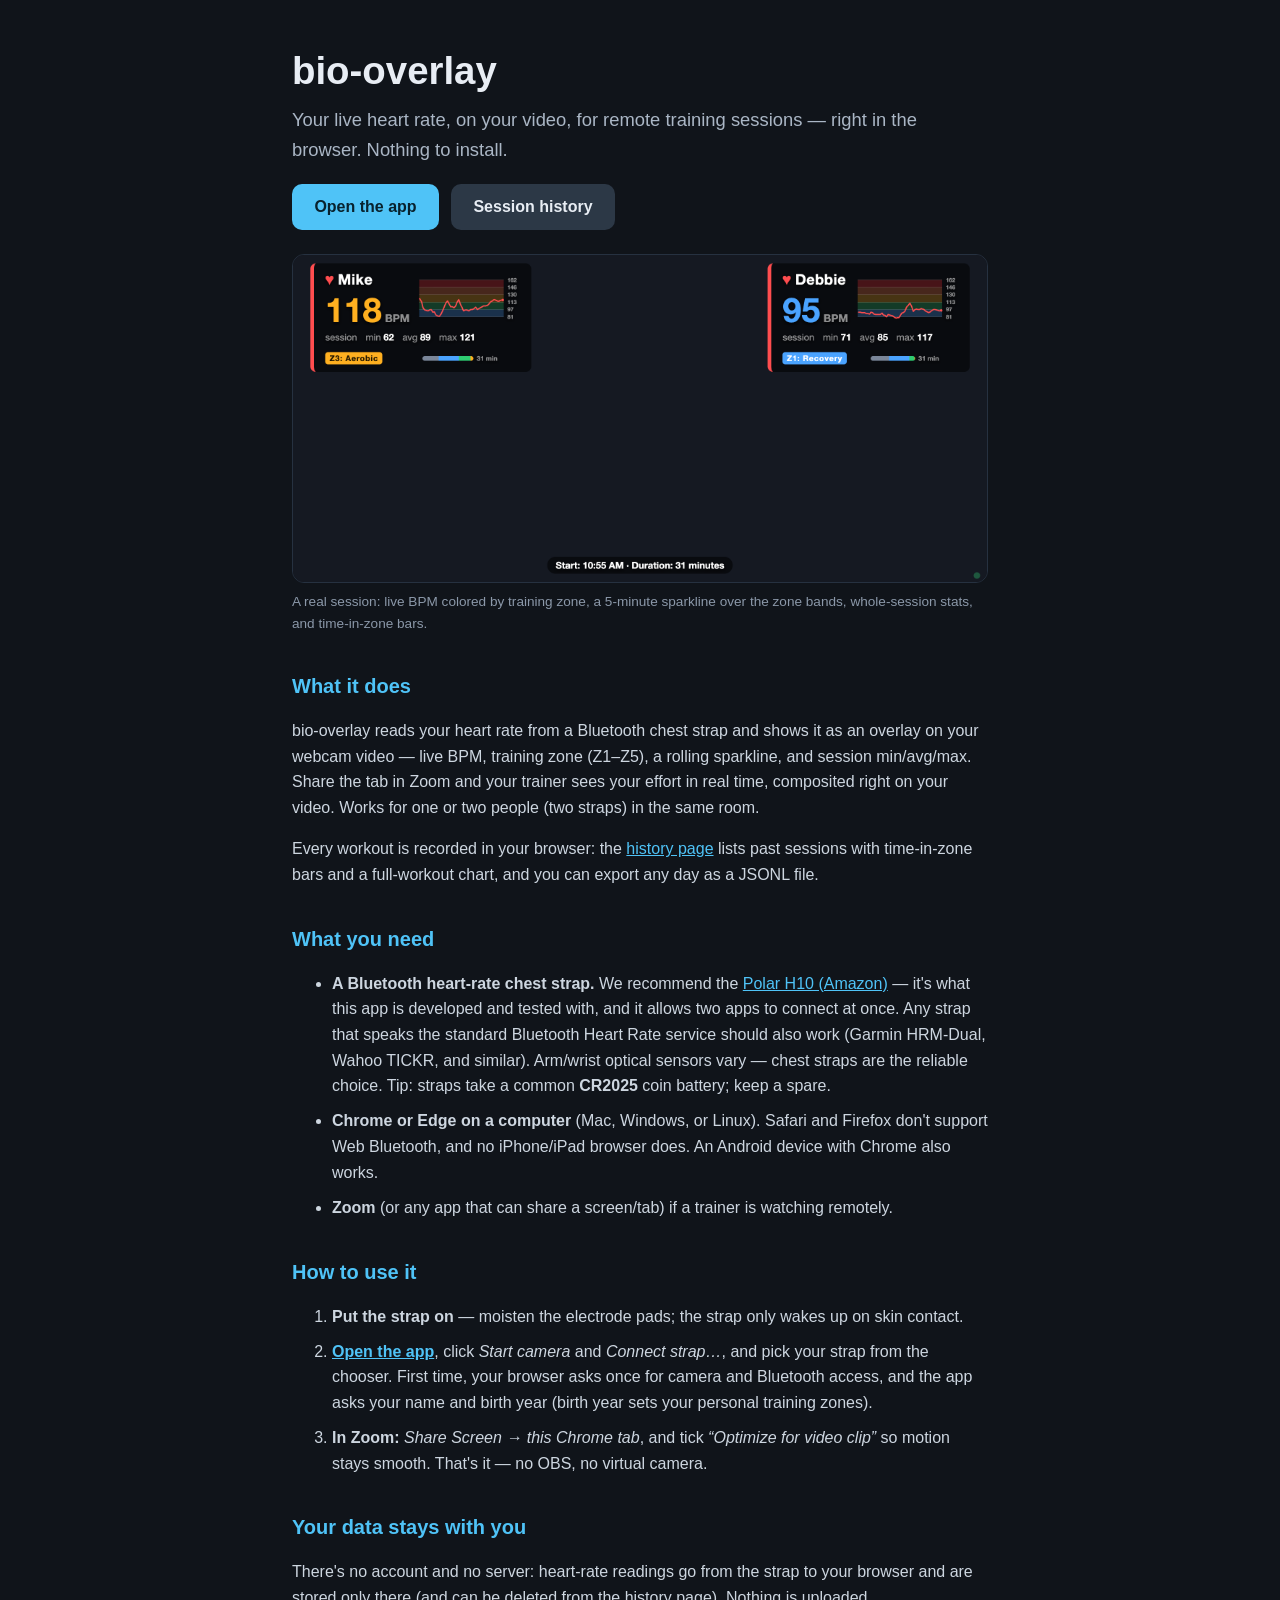
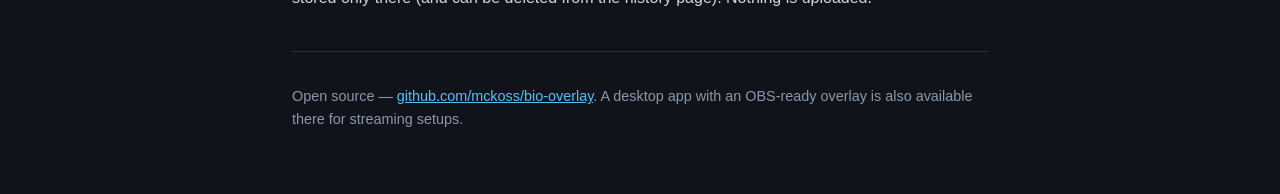
==== commit e746ec70: "Landing page (about.html) with first-visit redirect A proper front door for new users: what the app " ====
--- a/web/index.html
+++ b/web/index.html
@@ -28,7 +28,8 @@
     <button id="mirror-btn" class="secondary">Mirror</button>
     <button id="new-session" class="secondary">New session</button>
     <button id="export" class="secondary" disabled>Download JSONL</button>
-    <a id="history-link" href="history.html" target="_blank" rel="noopener">History</a>
+    <a class="linkbtn" href="history.html" target="_blank" rel="noopener">History</a>
+    <a class="linkbtn" href="about.html">About</a>
     <span id="straps"></span>
     <span id="notice"></span>
   </div>
--- a/web/overlay/overlay.css
+++ b/web/overlay/overlay.css
@@ -0,0 +1,532 @@
+/*
+ * Transparent overlay styling for OBS Browser Source.
+ * Background is fully transparent so OBS composites it over video.
+ * Targets 1920x1080 but scales to 1280x720 via relative units.
+ */
+
+:root {
+  --panel-bg: rgba(0, 0, 0, 0.55);
+  --panel-stale-bg: rgba(60, 0, 0, 0.55);
+  --accent: #ff4d4f;
+  --text: #ffffff;
+  --muted: rgba(255, 255, 255, 0.55);
+  --radius: 0.6rem;
+  /* Overlay renders on a fixed 1920x1080 OBS canvas, then the composited stream
+     is downscaled on the remote viewer's device (often a phone in landscape),
+     so size for legibility at that smaller end. */
+  font-size: clamp(16px, 1.6vw, 26px);
+}
+
+* {
+  box-sizing: border-box;
+}
+
+html,
+body {
+  margin: 0;
+  padding: 0;
+  width: 100%;
+  height: 100%;
+  background: transparent; /* critical for OBS transparency */
+  overflow: hidden;
+  font-family: "Inter", "Helvetica Neue", Arial, sans-serif;
+  color: var(--text);
+  /* Strong text shadow keeps numerals readable over busy video / Zoom compression. */
+  text-shadow: 0 0.1rem 0.4rem rgba(0, 0, 0, 0.9);
+}
+
+/*
+ * Cards pin to the top corners: with one participant the single card sits at the
+ * upper-left; with two, they split to the upper-left and upper-right corners
+ * (space-between places a lone item at the start, two items at the ends).
+ */
+.panels {
+  position: absolute;
+  top: 2.5vh;
+  left: 2.5vw;
+  right: 2.5vw;
+  display: flex;
+  flex-direction: row;
+  justify-content: space-between;
+  align-items: stretch; /* both cards share the height of the taller one */
+  gap: 1rem;
+}
+
+/* The sparkline spans the name + live rows on the right, so the intensity
+   bands get the full height of the card's upper half. */
+.panel {
+  display: grid;
+  grid-template-columns: 1fr auto;
+  grid-template-areas:
+    "name spark"
+    "live spark"
+    "session session"
+    "resp resp"
+    "zwarn zwarn"
+    "badge badge";
+  column-gap: 1rem;
+  row-gap: 0.45rem;
+  padding: 0.8rem 1.2rem;
+  min-width: 21rem;
+  background: var(--panel-bg);
+  border-radius: var(--radius);
+  border-left: 0.4rem solid var(--accent);
+  backdrop-filter: blur(2px);
+  transition: opacity 0.3s ease, background 0.3s ease;
+}
+
+.panel .name {
+  grid-area: name;
+  font-size: 1.55rem;
+  font-weight: 700;
+  letter-spacing: 0.02em;
+  color: var(--text);
+}
+
+.panel .session {
+  grid-area: session;
+}
+
+.panel .resp {
+  grid-area: resp;
+}
+
+.panel .badge {
+  grid-area: badge;
+}
+
+.panel .live {
+  grid-area: live;
+  display: flex;
+  align-items: baseline;
+  gap: 0.35rem;
+}
+
+.panel .bpm {
+  font-size: 3.6rem;
+  font-weight: 800;
+  line-height: 1;
+  font-variant-numeric: tabular-nums;
+}
+
+.panel .unit {
+  font-size: 1.15rem;
+  font-weight: 600;
+  color: var(--muted);
+}
+
+/* Intensity-zone colors (shared by the BPM chip and the sparkline bands).
+   Standard five-zone palette: Z1 blue through Z5 red, gray for rest. */
+:root {
+  --zone-rest: #7a8699;
+  --zone-z1: #4aa3ff;
+  --zone-z2: #2ecc71;
+  --zone-z3: #ffb020;
+  --zone-z4: #ff7a45;
+  --zone-z5: #ff2e33;
+  --zone-over: #ff2e33;
+}
+
+/* The big BPM number takes the current zone's color. */
+.panel .bpm.rest {
+  color: var(--zone-rest);
+}
+
+.panel .bpm.z1 {
+  color: var(--zone-z1);
+}
+
+.panel .bpm.z2 {
+  color: var(--zone-z2);
+}
+
+.panel .bpm.z3 {
+  color: var(--zone-z3);
+}
+
+.panel .bpm.z4 {
+  color: var(--zone-z4);
+}
+
+.panel .bpm.z5 {
+  color: var(--zone-z5);
+}
+
+.panel .bpm.over {
+  color: var(--zone-over);
+  animation: over-pulse 0.8s ease-in-out infinite;
+}
+
+/* Zone chip (Rest / Z1: Recovery..Z5: Peak / SUPERMAX) in the card's bottom
+   row. It shares the badge grid area with "no signal": the chip is empty
+   (hidden) exactly when the badge shows, so they never collide. */
+.panel .zone {
+  grid-area: badge;
+  justify-self: start;
+  align-self: center;
+  padding: 0.12rem 0.45rem;
+  border-radius: 0.3rem;
+  font-size: 0.85rem;
+  font-weight: 800;
+  letter-spacing: 0.06em;
+  color: #fff;
+  text-shadow: none;
+}
+
+.panel .zone:empty {
+  display: none;
+}
+
+.panel .zone.rest {
+  background: var(--zone-rest);
+}
+
+.panel .zone.z1 {
+  background: var(--zone-z1);
+}
+
+.panel .zone.z2 {
+  background: var(--zone-z2);
+}
+
+.panel .zone.z3 {
+  background: var(--zone-z3);
+  color: #201500;
+}
+
+.panel .zone.z4 {
+  background: var(--zone-z4);
+}
+
+.panel .zone.z5 {
+  background: var(--zone-z5);
+}
+
+.panel .zone.over {
+  background: var(--zone-over);
+  animation: over-pulse 0.8s ease-in-out infinite;
+}
+
+/* Zone-time bar: stacked share of session time per zone, left-aligned in the
+   right half of the bottom row (opposite the zone chip), with the elapsed
+   minutes riding at its end. Only zone colors are drawn — no background
+   track. Scaled against max(1 hour, session duration): the bar (and label)
+   grow rightward until the 1-hour mark, then only proportions change. */
+.panel .zonebar {
+  grid-area: badge;
+  justify-self: end;
+  align-self: center;
+  width: 50%;
+  display: flex;
+  align-items: center;
+  gap: 0.35rem;
+}
+
+.panel .zonebar:empty {
+  display: none;
+}
+
+/* Warning that zones assume a default age (no birth year / max HR set).
+   Its grid row collapses when empty, like the respiration row. */
+.panel .zone-warn {
+  grid-area: zwarn;
+  font-size: 0.7rem;
+  font-weight: 700;
+  letter-spacing: 0.04em;
+  color: #ffb020;
+}
+
+.panel .zone-warn:empty {
+  display: none;
+}
+
+.panel .zonebar .segs {
+  display: flex;
+  height: 0.5rem;
+  min-width: 0.25rem; /* a just-started session still shows a nub of color */
+  border-radius: 0.25rem;
+  overflow: hidden;
+}
+
+.panel .zonebar .mins {
+  flex: none;
+  font-size: 0.7rem;
+  font-weight: 600;
+  color: var(--muted);
+  white-space: nowrap;
+  line-height: 1;
+}
+
+.panel .zonebar .seg.rest {
+  background: var(--zone-rest);
+}
+
+.panel .zonebar .seg.z1 {
+  background: var(--zone-z1);
+}
+
+.panel .zonebar .seg.z2 {
+  background: var(--zone-z2);
+}
+
+.panel .zonebar .seg.z3 {
+  background: var(--zone-z3);
+}
+
+.panel .zonebar .seg.z4 {
+  background: var(--zone-z4);
+}
+
+.panel .zonebar .seg.z5 {
+  background: var(--zone-z5);
+}
+
+.panel .zonebar .seg.over {
+  background: var(--zone-over);
+}
+
+@keyframes over-pulse {
+  0%,
+  100% {
+    opacity: 1;
+  }
+  50% {
+    opacity: 0.45;
+  }
+}
+
+/* Sparkline zone bands: translucent stripes + hairlines at the divisors. */
+.band {
+  fill-opacity: 0.25;
+}
+
+.band.z1 {
+  fill: var(--zone-z1);
+}
+
+.band.z2 {
+  fill: var(--zone-z2);
+}
+
+.band.z3 {
+  fill: var(--zone-z3);
+}
+
+.band.z4 {
+  fill: var(--zone-z4);
+}
+
+.band.z5 {
+  fill: var(--zone-z5);
+}
+
+.band-line {
+  stroke: rgba(255, 255, 255, 0.28);
+  stroke-width: 1;
+  vector-effect: non-scaling-stroke;
+}
+
+/* Sparkline: SVG of the last 5 minutes. Its grid area spans the name and
+   live-BPM rows, so the chart fills the card's full upper-half height. */
+.panel .spark {
+  grid-area: spark;
+  align-self: stretch;
+  display: flex;
+  align-items: stretch;
+  gap: 0.4rem;
+}
+
+.panel .spark-svg {
+  /* Responsive width: fits beside the BPM+chip at 720p, grows at 1080p. */
+  width: clamp(9rem, 10vw, 13rem);
+  min-height: 5.5rem; /* floor; normally stretched by the grid rows */
+}
+
+.panel .spark-svg svg {
+  display: block;
+  width: 100%;
+  height: 100%;
+  overflow: visible;
+}
+
+.spark-line {
+  fill: none;
+  stroke: var(--accent);
+  stroke-width: 3.5;
+  stroke-linejoin: round;
+  stroke-linecap: round;
+  vector-effect: non-scaling-stroke;
+}
+
+.spark-area {
+  fill: var(--accent);
+  opacity: 0.16;
+}
+
+/* Live-head marker: round cap on a zero-length path + non-scaling stroke =
+   a fixed-size screen-space circle despite the stretched viewBox. */
+.spark-dot {
+  fill: none;
+  stroke: var(--accent);
+  stroke-width: 7;
+  stroke-linecap: round;
+  vector-effect: non-scaling-stroke;
+}
+
+/* Axis labels, one per gridline: the zone BPM cut-offs with zones,
+   window min/max BPM without. */
+.panel .spark-bounds {
+  position: relative;
+  font-size: 0.6rem;
+  font-weight: 600;
+  color: var(--muted);
+  font-variant-numeric: tabular-nums;
+  min-width: 4ch;
+}
+
+.panel .spark-bounds .tick {
+  position: absolute;
+  left: 0;
+  transform: translateY(-50%);
+  line-height: 1;
+}
+
+/* Whole-session summary. */
+.panel .session {
+  display: flex;
+  align-items: center;
+  gap: 0.9rem;
+  min-height: 1.4rem; /* reserve the row so the card height stays constant */
+  font-size: 1rem;
+  color: var(--muted);
+  font-variant-numeric: tabular-nums;
+}
+
+.panel .session b {
+  color: var(--text);
+  font-weight: 700;
+}
+
+/* Experimental respiration estimate (shown only with --respire-experiment). */
+.panel .resp {
+  display: flex;
+  align-items: center;
+  gap: 0.5rem;
+  min-height: 1.3rem; /* reserve the row so EST appearing/vanishing doesn't resize */
+  font-size: 1rem;
+  color: var(--muted);
+  font-variant-numeric: tabular-nums;
+}
+
+/* When respiration is disabled (the default) or below the confidence floor, the
+   row is empty — collapse it entirely so it leaves no gap in the card. */
+.panel .resp:empty {
+  display: none;
+}
+
+.panel .resp b {
+  color: var(--text);
+  font-weight: 700;
+}
+
+.panel .resp .est {
+  font-size: 0.8rem;
+  font-weight: 700;
+  letter-spacing: 0.06em;
+  text-transform: uppercase;
+  color: #ffb020;
+  border: 1px solid currentColor;
+  border-radius: 0.25rem;
+  padding: 0 0.25rem;
+}
+
+/* Heart pulses at the current BPM (period set inline via --beat). */
+.panel .name::before {
+  content: "\2665"; /* ♥ */
+  color: var(--accent);
+  margin-right: 0.4rem;
+  display: inline-block;
+  animation: beat var(--beat, 1s) ease-in-out infinite;
+}
+
+@keyframes beat {
+  0%,
+  100% {
+    transform: scale(1);
+  }
+  15% {
+    transform: scale(1.35);
+  }
+  30% {
+    transform: scale(1);
+  }
+}
+
+/* Disconnected / stale states keep the layout stable but signal clearly. */
+.panel.stale {
+  background: var(--panel-stale-bg);
+  border-left-color: var(--muted);
+}
+
+.panel.stale .bpm {
+  color: var(--muted);
+}
+
+.panel.stale .name::before {
+  animation: none;
+  opacity: 0.4;
+}
+
+.panel .badge {
+  font-size: 0.85rem;
+  font-weight: 600;
+  color: var(--muted);
+  /* Reserve the height of the zone chip so swapping between the chip and
+     "no signal" doesn't resize the card. */
+  min-height: 1.3rem;
+}
+
+.panel.stale .badge::after {
+  content: "no signal";
+  color: #ffb020;
+}
+
+/* Session clock: start time + running duration, bottom center of the frame. */
+.session-clock {
+  position: absolute;
+  bottom: 2.5vh;
+  left: 50%;
+  transform: translateX(-50%);
+  white-space: nowrap;
+  padding: 0.3rem 0.9rem;
+  border-radius: 1.2rem;
+  background: var(--panel-bg);
+  backdrop-filter: blur(2px);
+  font-size: 1rem;
+  font-weight: 600;
+  font-variant-numeric: tabular-nums;
+}
+
+.session-clock:empty {
+  display: none;
+}
+
+/* Tiny WS connection dot, hidden by default in normal operation. */
+.conn-status {
+  position: absolute;
+  bottom: 1vh;
+  right: 1vw;
+  width: 0.7rem;
+  height: 0.7rem;
+  border-radius: 50%;
+  background: #888;
+  opacity: 0.35;
+}
+
+.conn-status.online {
+  background: #2ecc71;
+}
+
+.conn-status.offline {
+  background: var(--accent);
+}
--- a/web/live.css
+++ b/web/live.css
@@ -81,8 +81,8 @@
   cursor: default;
 }
 
-/* The History link styled as a secondary button. */
-#history-link {
+/* Links in the bar (History, About) styled as secondary buttons. */
+#bar .linkbtn {
   background: #2c3846;
   color: #e8edf4;
   font-weight: 600;
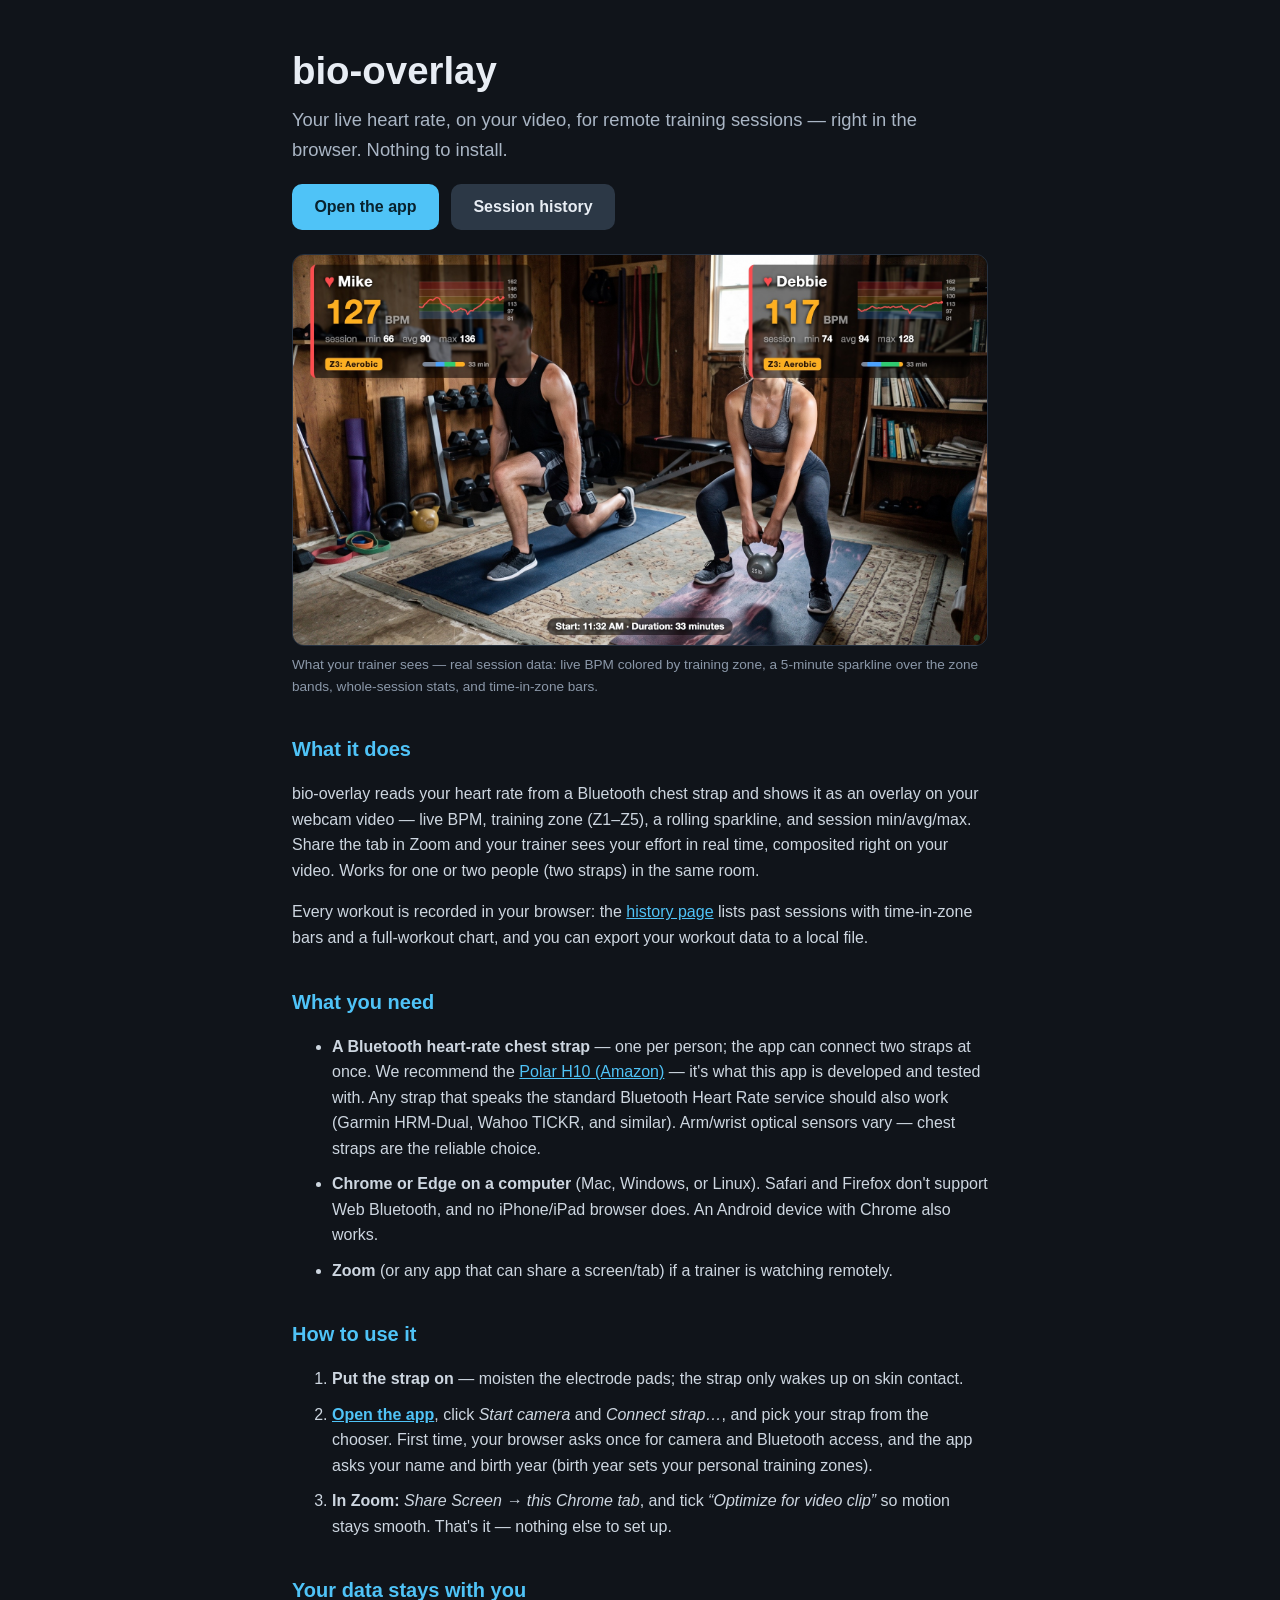
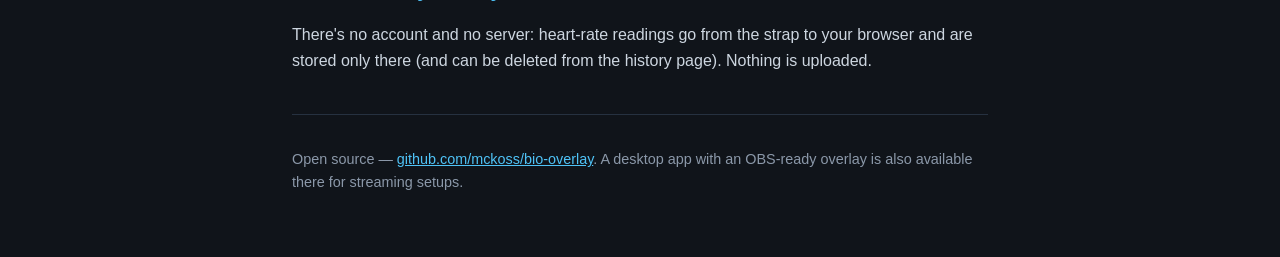
==== commit 4ffae3d2: "Per-session downloads in history; drop the live page's export button The live page's "Download JSONL" ====
--- a/web/index.html
+++ b/web/index.html
@@ -27,7 +27,6 @@
     <button id="camera-btn" class="secondary">Start camera</button>
     <button id="mirror-btn" class="secondary">Mirror</button>
     <button id="new-session" class="secondary">New session</button>
-    <button id="export" class="secondary" disabled>Download JSONL</button>
     <a class="linkbtn" href="history.html" target="_blank" rel="noopener">History</a>
     <a class="linkbtn" href="about.html">About</a>
     <span id="straps"></span>
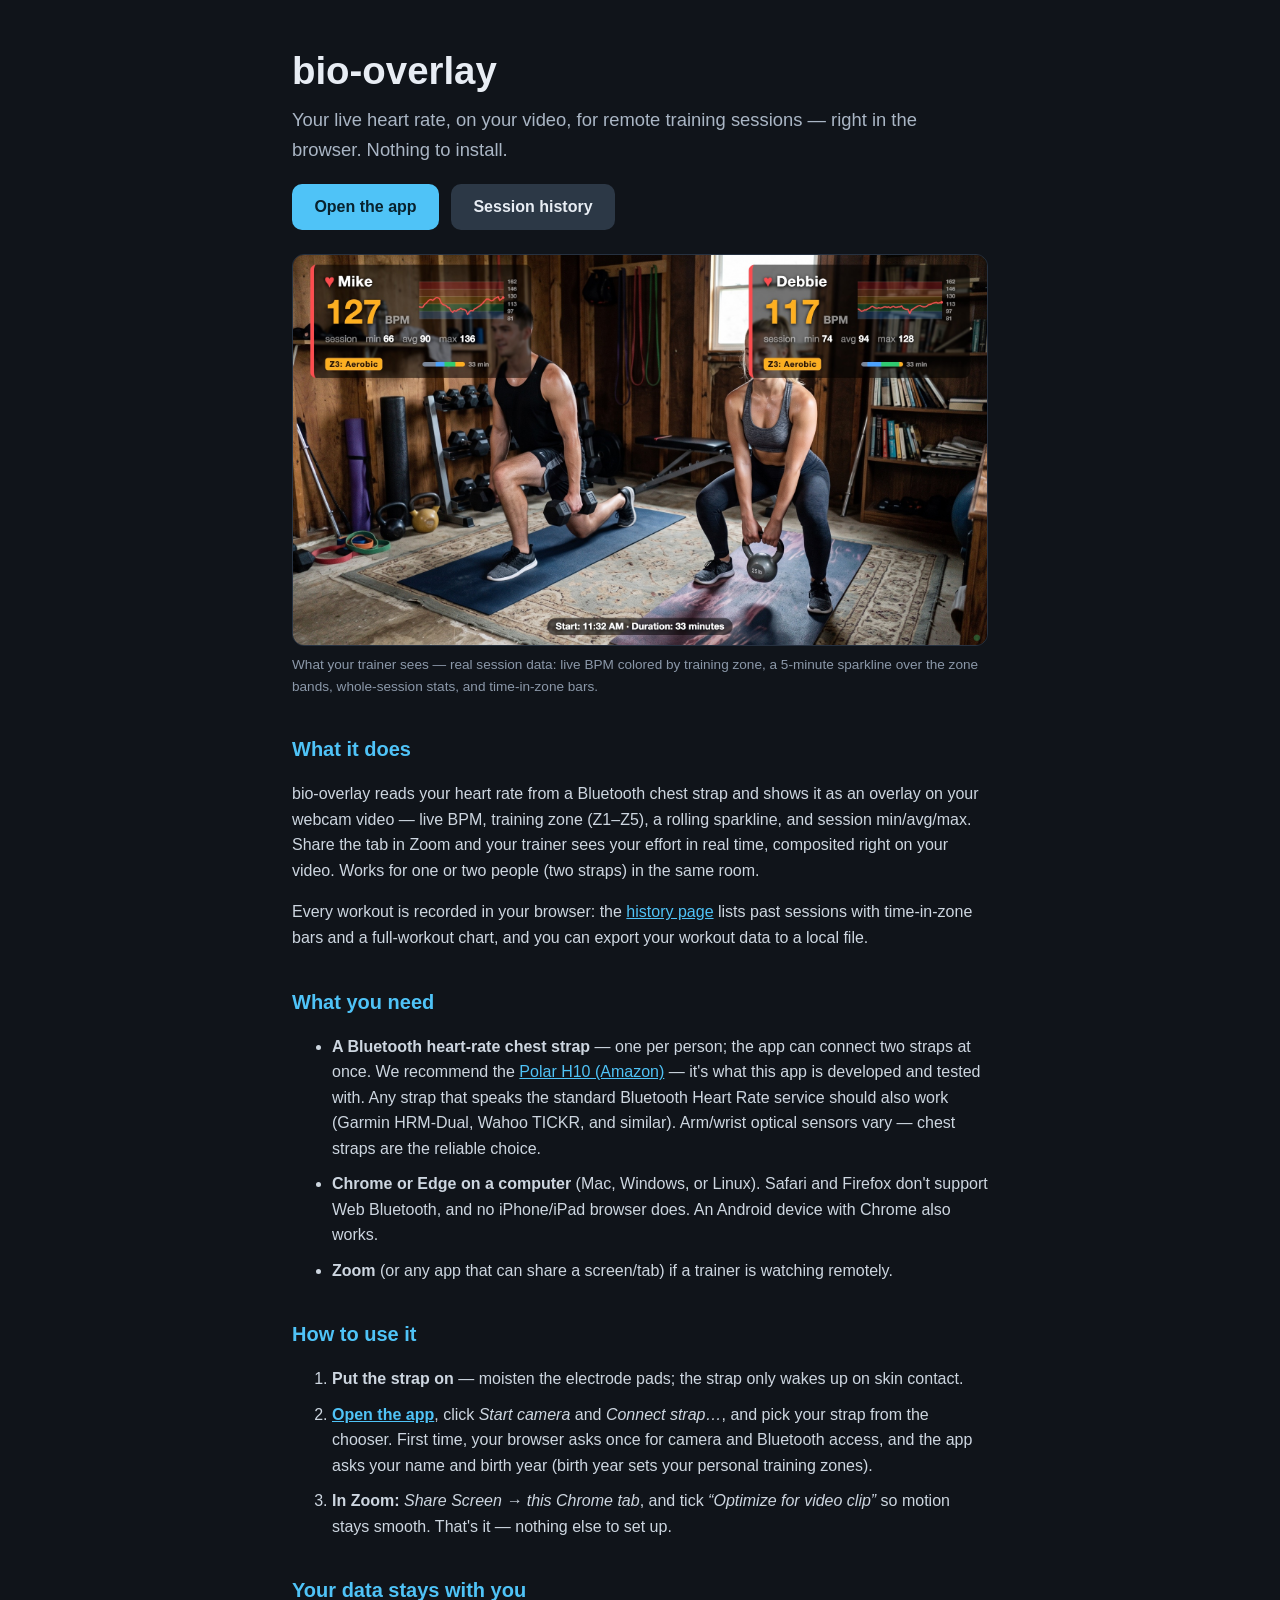
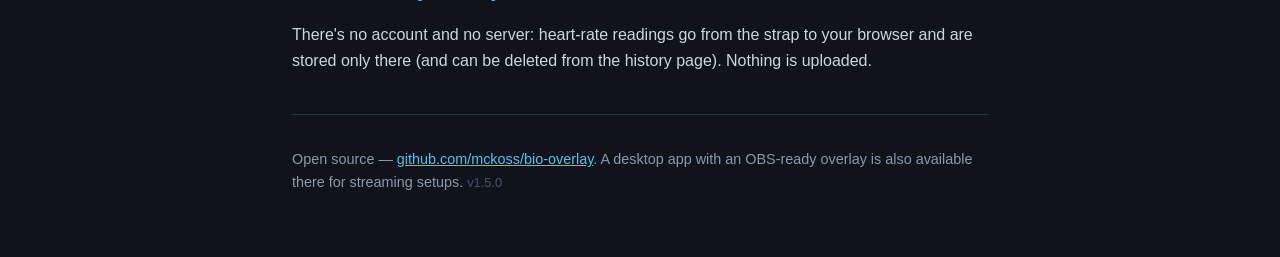
==== commit af46c03b: "v1.5.0: shared version number, shown on the web pages The web and desktop apps now share one semver:" ====
--- a/web/index.html
+++ b/web/index.html
@@ -31,6 +31,7 @@
     <a class="linkbtn" href="about.html">About</a>
     <span id="straps"></span>
     <span id="notice"></span>
+    <span id="version" class="version"></span>
   </div>
 
   <!-- Inline strap profile editor: opens when a new strap connects, or when
--- a/web/live.css
+++ b/web/live.css
@@ -137,6 +137,13 @@
   text-shadow: none;
 }
 
+.version {
+  color: #46536a;
+  font-size: 0.7rem;
+  text-shadow: none;
+  align-self: flex-end;
+}
+
 /* Strap profile editor: small centered card above the control bar. */
 #profile-editor {
   position: absolute;
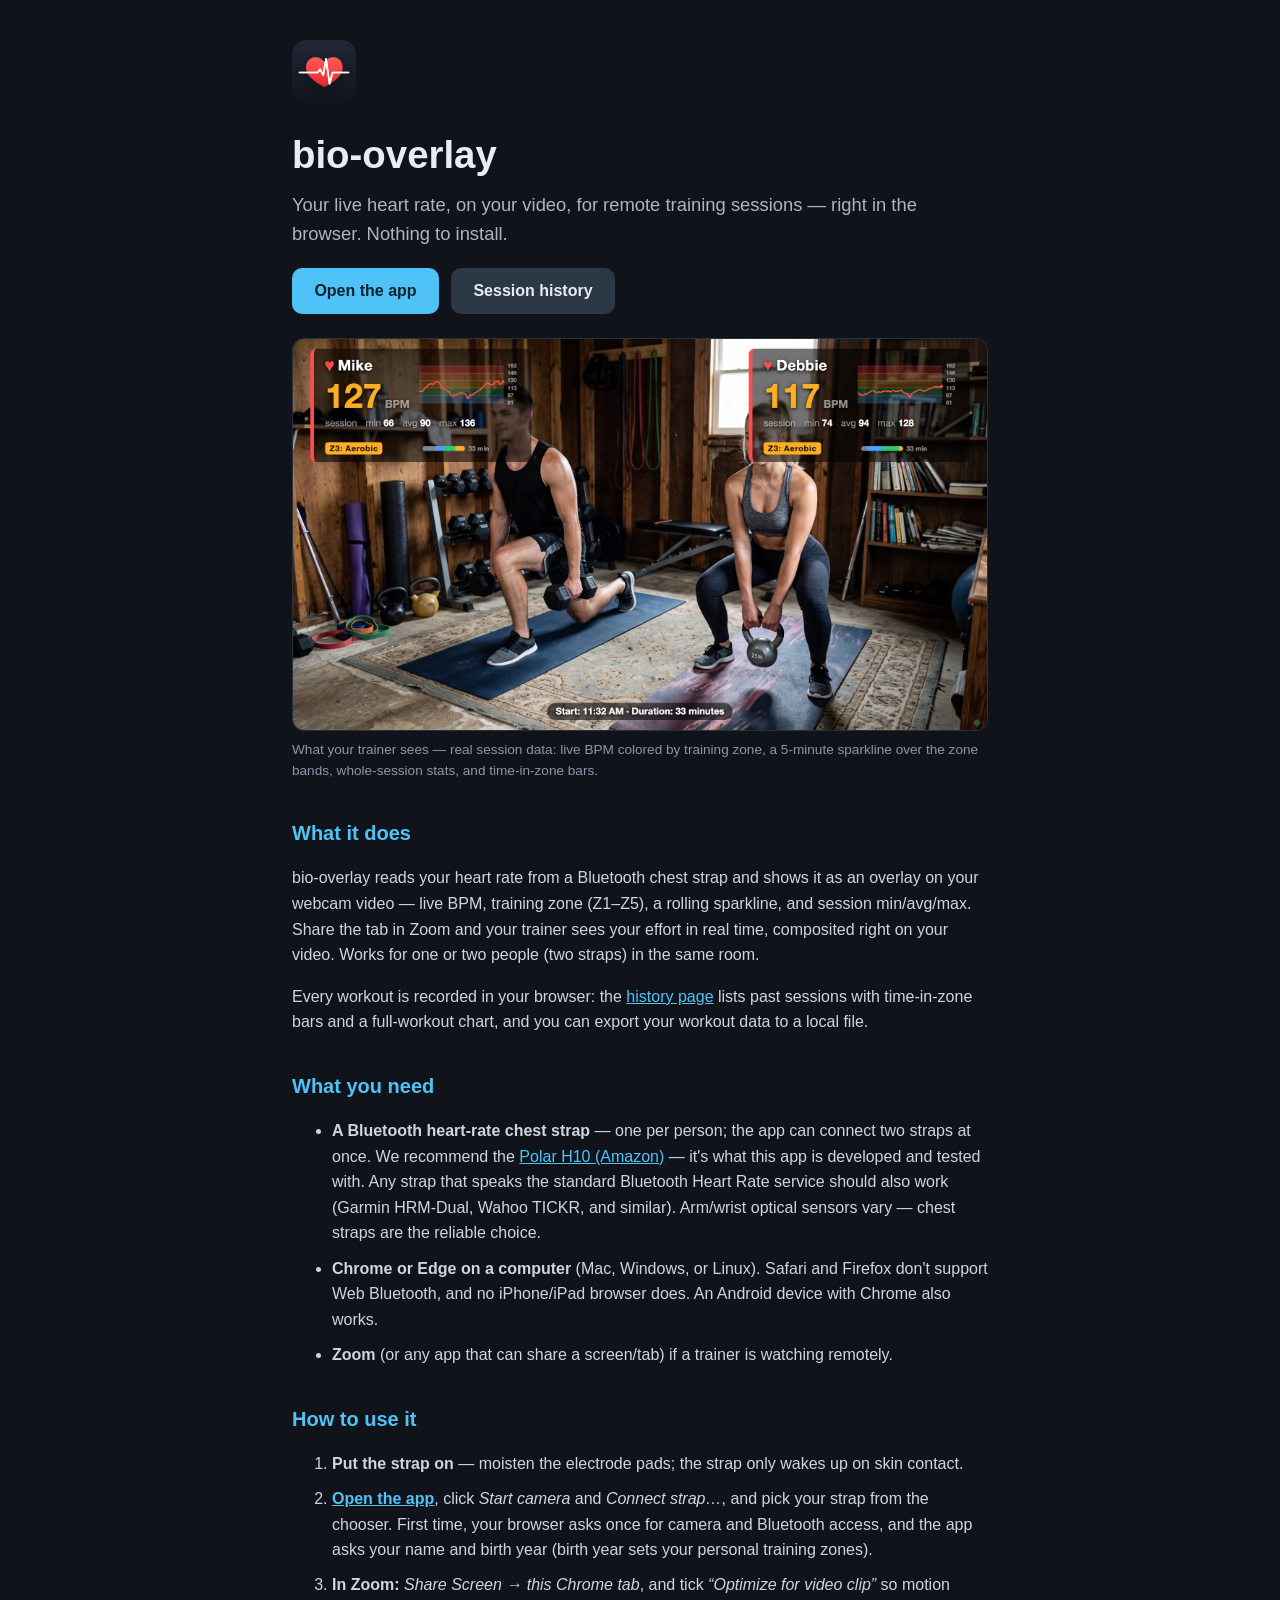
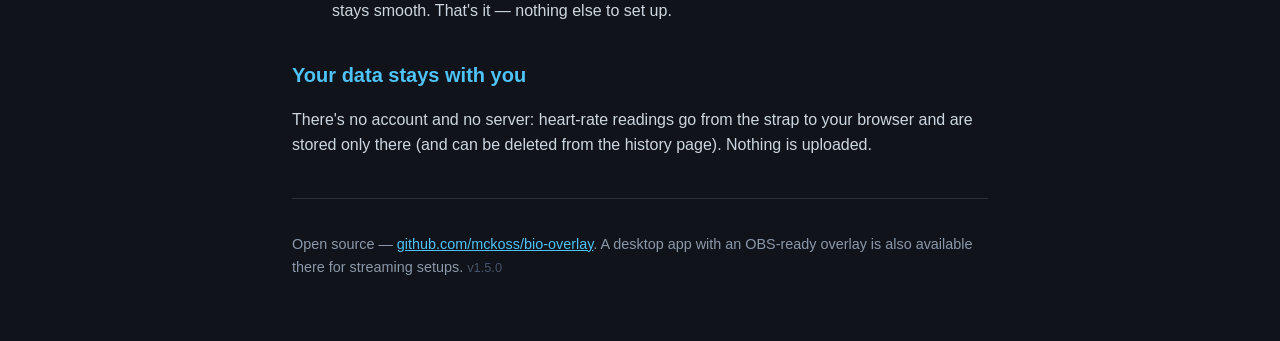
==== commit fe1afb5f: "Web pages: app-icon logo (about header, app watermark, favicons) The desktop app icon (heart + ECG t" ====
--- a/web/index.html
+++ b/web/index.html
@@ -3,9 +3,10 @@
 <head>
   <meta charset="utf-8" />
   <meta name="viewport" content="width=device-width, initial-scale=1" />
-  <title>bio-overlay live</title>
+  <title>bio-overlay</title>
   <link rel="stylesheet" href="./overlay/overlay.css" />
   <link rel="stylesheet" href="live.css" />
+  <link rel="icon" href="img/logo.svg" />
 </head>
 <body>
   <!--
@@ -19,6 +20,11 @@
   <!-- Overlay host elements, styled by ./overlay/overlay.css -->
   <div id="panels" class="panels"></div>
   <div id="session-clock" class="session-clock"></div>
+
+  <!-- Discreet watermark; non-interactive so a mid-session click can't
+       navigate away and drop the strap connections. -->
+  <img id="watermark" src="img/logo.svg" alt="" />
+
 
   <!-- Control bar: auto-hides when the mouse leaves / goes idle so it never
        shows up in the shared tab during a session. -->
--- a/web/live.css
+++ b/web/live.css
@@ -144,6 +144,19 @@
   align-self: flex-end;
 }
 
+/* Semi-transparent logo watermark, bottom-right, under the UI layers. */
+#watermark {
+  position: absolute;
+  right: 1rem;
+  bottom: 1rem;
+  width: 44px;
+  height: 44px;
+  border-radius: 10px;
+  opacity: 0.35;
+  pointer-events: none;
+  z-index: 5;
+}
+
 /* Strap profile editor: small centered card above the control bar. */
 #profile-editor {
   position: absolute;
